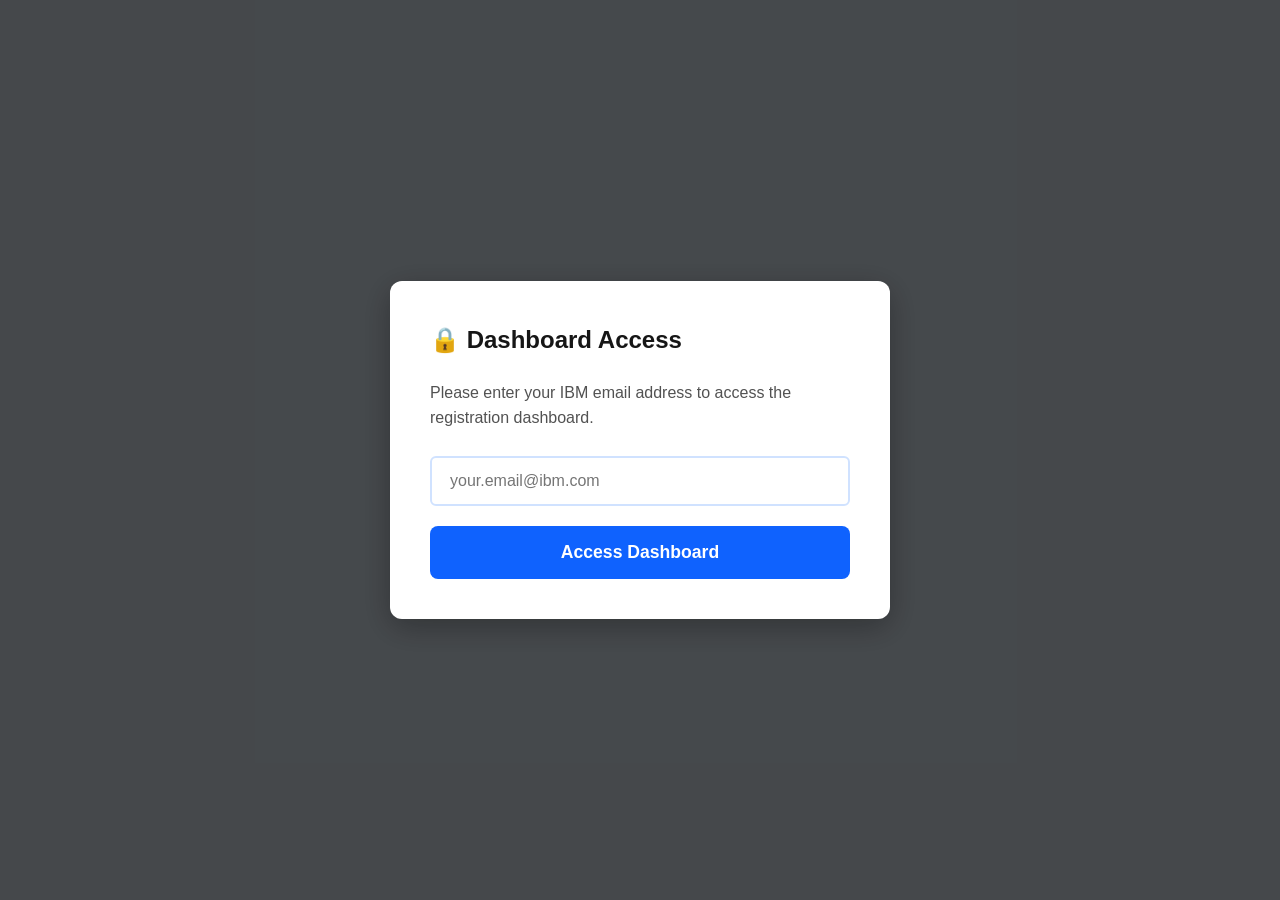
==== dashboard.html @ 3bdefe39 "Add files via upload" ====
<!DOCTYPE html>
<html lang="en">
<head>
    <meta charset="UTF-8">
    <meta name="viewport" content="width=device-width, initial-scale=1.0">
    <title>Registration Dashboard - IBM Bob Developer Day</title>
    <link rel="stylesheet" href="styles.css">
</head>
<body>
    <!-- Authentication Modal -->
    <div id="authModal" class="auth-modal">
        <div class="auth-content">
            <h2>🔒 Dashboard Access</h2>
            <p>Please enter your IBM email address to access the registration dashboard.</p>
            <input type="email" id="authEmail" placeholder="your.email@ibm.com" autocomplete="email">
            <div id="authError" class="auth-error">
                Access denied. Only authorized users can view this dashboard.
            </div>
            <button onclick="authenticate()" class="btn-primary" style="width: 100%;">Access Dashboard</button>
        </div>
    </div>

    <div class="container" id="dashboardContent" style="display: none;">
        <header class="hero">
            <div class="hero-content">
                <h1>IBM Bob Developer Day</h1>
                <p class="hero-subtitle">Registration Dashboard</p>
            </div>
        </header>

        <main style="padding: 60px 40px; background: #e8f4fd;">
            <div class="dashboard-card">
                <div class="dashboard-header">
                    <h2>Event Registrations</h2>
                    <div class="action-buttons">
                        <button onclick="exportToCSV()" class="btn-export">📥 Export to CSV</button>
                        <button onclick="logout()" class="btn-secondary" style="padding: 14px 28px;">🔓 Logout</button>
                        <a href="index.html" class="btn-secondary" style="padding: 14px 28px;">← Back to Event Page</a>
                    </div>
                </div>

                <div class="stats-grid">
                    <div class="stat-card">
                        <h3 id="totalRegistrations">0</h3>
                        <p>Total Registrations</p>
                    </div>
                    <div class="stat-card">
                        <h3 id="uniqueCompanies">0</h3>
                        <p>Unique Companies</p>
                    </div>
                    <div class="stat-card">
                        <h3 id="todayRegistrations">0</h3>
                        <p>Today's Registrations</p>
                    </div>
                </div>

                <div class="table-container">
                    <table id="registrationsTable">
                        <thead>
                            <tr>
                                <th>#</th>
                                <th>Name</th>
                                <th>Email</th>
                                <th>Company</th>
                                <th>Title</th>
                                <th>Registered At</th>
                                <th>Actions</th>
                            </tr>
                        </thead>
                        <tbody id="registrationsBody">
                            <!-- Registrations will be populated here -->
                        </tbody>
                    </table>
                    <div id="emptyState" class="empty-state" style="display: none;">
                        <p>📋 No registrations yet</p>
                        <p style="font-size: 0.9em;">Registrations will appear here once attendees sign up for IBM Bob Developer Day.</p>
                    </div>
                </div>
            </div>
        </main>

        <footer>
            <p>&copy; 2026 IBM Canada Software Lab. All rights reserved.</p>
        </footer>
    </div>

    <script src="dashboard.js"></script>
</body>
</html>
---- styles.css ----
* {
    margin: 0;
    padding: 0;
    box-sizing: border-box;
}

body {
    font-family: 'IBM Plex Sans', 'Segoe UI', Tahoma, Geneva, Verdana, sans-serif;
    background: #e8f4fd;
    color: #161616;
    line-height: 1.6;
}

.container {
    max-width: 1400px;
    margin: 0 auto;
}

/* Sticky Register Button */
.sticky-register {
    position: fixed;
    bottom: 30px;
    right: 30px;
    z-index: 999;
    opacity: 0;
    transform: translateY(100px);
    transition: all 0.3s ease;
}

.sticky-register.visible {
    opacity: 1;
    transform: translateY(0);
}

.btn-sticky {
    display: inline-block;
    padding: 16px 32px;
    background: #0f62fe;
    color: white;
    text-decoration: none;
    border-radius: 50px;
    font-size: 1.1em;
    font-weight: 600;
    box-shadow: 0 8px 24px rgba(15, 98, 254, 0.4);
    transition: all 0.3s;
}

.btn-sticky:hover {
    background: #0043ce;
    transform: translateY(-3px);
    box-shadow: 0 12px 32px rgba(15, 98, 254, 0.5);
}

/* Hero Section */
.hero {
    background: linear-gradient(135deg, #0f62fe 0%, #0043ce 50%, #002d9c 100%);
    padding: 60px 40px 80px;
    text-align: center;
    border-bottom: 4px solid #0f62fe;
    box-shadow: 0 4px 20px rgba(15, 98, 254, 0.2);
}

.ibm-logo {
    width: 120px;
    height: auto;
    margin-bottom: 30px;
    filter: brightness(0) invert(1);
}

.hero-content h1 {
    font-size: 4em;
    font-weight: 600;
    margin-bottom: 20px;
    color: #ffffff;
    text-shadow: 2px 2px 4px rgba(0, 0, 0, 0.2);
}

.hero-subtitle {
    font-size: 1.5em;
    color: #d0e2ff;
    margin-bottom: 40px;
}

/* Countdown Timer */
.countdown-container {
    margin: 40px 0;
}

.countdown-label {
    color: #d0e2ff;
    font-size: 1.2em;
    margin-bottom: 20px;
    font-weight: 500;
}

.countdown {
    display: flex;
    justify-content: center;
    gap: 30px;
    flex-wrap: wrap;
}

.countdown-item {
    background: rgba(255, 255, 255, 0.15);
    backdrop-filter: blur(10px);
    padding: 20px 30px;
    border-radius: 12px;
    min-width: 100px;
    border: 2px solid rgba(255, 255, 255, 0.2);
}

.countdown-value {
    display: block;
    font-size: 3em;
    font-weight: 700;
    color: #ffffff;
    line-height: 1;
}

.countdown-unit {
    display: block;
    font-size: 0.9em;
    color: #d0e2ff;
    margin-top: 8px;
    text-transform: uppercase;
    letter-spacing: 1px;
}

.hero-details {
    display: flex;
    justify-content: center;
    gap: 50px;
    margin: 40px 0;
    flex-wrap: wrap;
}

.detail-item {
    display: flex;
    flex-direction: column;
    align-items: center;
    gap: 8px;
}

.detail-item .icon {
    font-size: 2em;
}

/* Custom Date Icon */
.date-icon {
    background: #ffffff;
    border-radius: 8px;
    padding: 8px 12px;
    text-align: center;
    box-shadow: 0 4px 12px rgba(0, 0, 0, 0.2);
    min-width: 70px;
}

.date-month {
    font-size: 0.8em;
    font-weight: 700;
    color: #da1e28;
    letter-spacing: 1px;
    line-height: 1;
}

.date-day {
    font-size: 2em;
    font-weight: 700;
    color: #161616;
    line-height: 1;
    margin-top: 2px;
}

.detail-item strong {
    font-size: 1.2em;
    color: #ffffff;
}

.detail-item span {
    color: #d0e2ff;
    font-size: 0.95em;
}

.btn-hero {
    display: inline-block;
    padding: 18px 50px;
    background: #ffffff;
    color: #0f62fe;
    text-decoration: none;
    border-radius: 8px;
    font-size: 1.2em;
    font-weight: 600;
    transition: all 0.3s;
    box-shadow: 0 4px 15px rgba(255, 255, 255, 0.3);
}

.btn-hero:hover {
    background: #f4f4f4;
    transform: translateY(-2px);
    box-shadow: 0 6px 20px rgba(255, 255, 255, 0.4);
}

/* Event Highlights Section */
.highlights-section {
    background: #ffffff;
    padding: 80px 40px;
}

.highlights-grid {
    display: grid;
    grid-template-columns: repeat(auto-fit, minmax(300px, 1fr));
    gap: 30px;
    max-width: 1200px;
    margin: 0 auto;
}

.highlight-card {
    background: #f4f4f4;
    padding: 35px;
    border-radius: 12px;
    text-align: center;
    transition: all 0.3s;
    border: 2px solid transparent;
}

.highlight-card:hover {
    transform: translateY(-5px);
    box-shadow: 0 8px 24px rgba(15, 98, 254, 0.15);
    border-color: #0f62fe;
    background: #ffffff;
}

.highlight-icon {
    font-size: 3em;
    margin-bottom: 20px;
}

.highlight-card h3 {
    font-size: 1.4em;
    color: #161616;
    margin-bottom: 15px;
    font-weight: 600;
}

.highlight-card p {
    color: #525252;
    line-height: 1.6;
}

/* Info Banner */
.info-banner {
    background: #ffffff;
    border-left: 4px solid #0f62fe;
    padding: 25px 40px;
    margin: 0;
    box-shadow: 0 2px 8px rgba(0, 0, 0, 0.1);
}

.banner-content {
    display: flex;
    align-items: center;
    gap: 20px;
    max-width: 1200px;
    margin: 0 auto;
}

.banner-icon {
    font-size: 2em;
}

.banner-content strong {
    color: #0f62fe;
}

/* Section Styling */
section {
    padding: 60px 40px;
}

.section-title {
    font-size: 2.5em;
    margin-bottom: 40px;
    color: #161616;
    text-align: center;
    font-weight: 600;
}

/* Agenda Timeline */
.agenda-section {
    background: #f4f4f4;
}

.agenda-timeline {
    max-width: 1200px;
    margin: 0 auto;
}

.agenda-item {
    display: grid;
    grid-template-columns: 100px 1fr;
    gap: 30px;
    padding: 25px;
    margin-bottom: 15px;
    background: #ffffff;
    border-radius: 8px;
    border-left: 4px solid #8d8d8d;
    transition: all 0.3s;
    box-shadow: 0 2px 8px rgba(0, 0, 0, 0.05);
}

.agenda-item:hover {
    box-shadow: 0 4px 16px rgba(0, 0, 0, 0.1);
    transform: translateX(5px);
}

.agenda-item.keynote {
    border-left-color: #0f62fe;
}

.agenda-item.live {
    border-left-color: #da1e28;
}

.agenda-item.hands-on {
    border-left-color: #24a148;
}

.agenda-item.panel {
    border-left-color: #ff832b;
}

.agenda-item.break {
    border-left-color: #8d8d8d;
    opacity: 0.9;
}

.agenda-item .time {
    font-size: 1.5em;
    font-weight: 700;
    color: #0f62fe;
}

.agenda-item h3 {
    font-size: 1.4em;
    color: #161616;
    margin-bottom: 8px;
    font-weight: 600;
}

.agenda-item .badge {
    color: #0f62fe;
    font-size: 0.8em;
}

.agenda-item .duration {
    color: #525252;
    font-size: 0.85em;
    margin-bottom: 8px;
    text-transform: uppercase;
    letter-spacing: 1px;
    font-weight: 600;
}

.agenda-item .description {
    color: #525252;
    line-height: 1.6;
}

/* Tracks Section */
.tracks-section {
    background: #ffffff;
}

.tracks-grid {
    display: grid;
    grid-template-columns: repeat(auto-fit, minmax(280px, 1fr));
    gap: 30px;
    max-width: 1200px;
    margin: 0 auto;
}

.track-card {
    background: #f4f4f4;
    padding: 30px;
    border-radius: 8px;
    border: 2px solid #0f62fe;
    transition: all 0.3s;
    box-shadow: 0 2px 8px rgba(0, 0, 0, 0.05);
}

.track-card:hover {
    transform: translateY(-5px);
    box-shadow: 0 8px 24px rgba(15, 98, 254, 0.2);
    background: #ffffff;
}

.track-header {
    color: #0f62fe;
    font-weight: 700;
    font-size: 0.9em;
    letter-spacing: 2px;
    margin-bottom: 15px;
}

.track-card h3 {
    font-size: 1.4em;
    color: #161616;
    margin-bottom: 15px;
    font-weight: 600;
}

.track-card p {
    color: #525252;
    line-height: 1.6;
}

/* Info Section (What to Bring) */
.info-section {
    background: #f4f4f4;
}

.info-content {
    display: grid;
    grid-template-columns: repeat(auto-fit, minmax(300px, 1fr));
    gap: 30px;
    max-width: 1200px;
    margin: 0 auto;
}

.info-card {
    background: #ffffff;
    padding: 35px;
    border-radius: 12px;
    text-align: center;
    border: 2px solid #d0e2ff;
    transition: all 0.3s;
}

.info-card:hover {
    transform: translateY(-5px);
    box-shadow: 0 8px 24px rgba(15, 98, 254, 0.15);
    border-color: #0f62fe;
}

.info-icon {
    font-size: 3em;
    margin-bottom: 20px;
}

.info-card h3 {
    font-size: 1.3em;
    color: #161616;
    margin-bottom: 15px;
    font-weight: 600;
}

.info-card p {
    color: #525252;
    line-height: 1.6;
}

/* FAQ Section */
.faq-section {
    background: #ffffff;
}

.faq-container {
    max-width: 900px;
    margin: 0 auto;
}

.faq-item {
    background: #f4f4f4;
    padding: 30px;
    margin-bottom: 20px;
    border-radius: 12px;
    border-left: 4px solid #0f62fe;
    transition: all 0.3s;
}

.faq-item:hover {
    box-shadow: 0 4px 16px rgba(15, 98, 254, 0.1);
    transform: translateX(5px);
}

.faq-item h3 {
    font-size: 1.3em;
    color: #161616;
    margin-bottom: 12px;
    font-weight: 600;
}

.faq-item p {
    color: #525252;
    line-height: 1.7;
}

/* Contact Section */
.contact-section {
    background: #f4f4f4;
}

.contact-card {
    max-width: 600px;
    margin: 0 auto;
    background: #ffffff;
    padding: 50px;
    border-radius: 12px;
    text-align: center;
    border: 2px solid #0f62fe;
    box-shadow: 0 4px 16px rgba(15, 98, 254, 0.1);
}

.contact-icon {
    font-size: 4em;
    margin-bottom: 20px;
}

.contact-card h3 {
    font-size: 1.8em;
    color: #161616;
    margin-bottom: 15px;
    font-weight: 600;
}

.contact-card p {
    color: #525252;
    line-height: 1.7;
    margin-bottom: 15px;
}

.contact-info {
    margin-top: 25px;
    padding-top: 25px;
    border-top: 2px solid #e0e0e0;
}

.contact-info strong {
    color: #161616;
    font-size: 1.2em;
}

.contact-info a {
    color: #0f62fe;
    text-decoration: none;
    font-weight: 600;
}

.contact-info a:hover {
    text-decoration: underline;
}

/* Registration Section */
.registration-section {
    background: #e8f4fd;
}

.registration-card {
    max-width: 900px;
    margin: 0 auto;
    background: #ffffff;
    border-radius: 12px;
    padding: 50px;
    box-shadow: 0 8px 32px rgba(0, 0, 0, 0.1);
    border: 1px solid #d0e2ff;
}

.registration-card h2 {
    font-size: 2.5em;
    color: #161616;
    margin-bottom: 15px;
    text-align: center;
    font-weight: 600;
}

.description {
    color: #525252;
    margin-bottom: 40px;
    text-align: center;
    font-size: 1.1em;
}

.form-row {
    display: grid;
    grid-template-columns: 1fr 1fr;
    gap: 25px;
    margin-bottom: 25px;
}

@media (max-width: 768px) {
    .form-row {
        grid-template-columns: 1fr;
    }
    
    .hero-details {
        flex-direction: column;
        gap: 30px;
    }
    
    .agenda-item {
        grid-template-columns: 1fr;
        gap: 15px;
    }
    
    .hero-content h1 {
        font-size: 2.5em;
    }
    
    .countdown {
        gap: 15px;
    }
    
    .countdown-item {
        min-width: 80px;
        padding: 15px 20px;
    }
    
    .countdown-value {
        font-size: 2em;
    }
    
    .sticky-register {
        bottom: 20px;
        right: 20px;
    }
    
    .btn-sticky {
        padding: 14px 28px;
        font-size: 1em;
    }
}

.form-group {
    display: flex;
    flex-direction: column;
}

.form-group label {
    color: #161616;
    font-weight: 600;
    margin-bottom: 10px;
    font-size: 0.95em;
}

.form-group input {
    padding: 14px 18px;
    border: 2px solid #d0e2ff;
    border-radius: 6px;
    font-size: 1em;
    background: #ffffff;
    color: #161616;
    transition: all 0.3s;
}

.form-group input:focus {
    outline: none;
    border-color: #0f62fe;
    box-shadow: 0 0 0 3px rgba(15, 98, 254, 0.1);
}

.form-group input::placeholder {
    color: #8d8d8d;
}

.form-actions {
    display: flex;
    gap: 20px;
    margin-top: 40px;
}

.btn-primary, .btn-secondary {
    padding: 16px 35px;
    border: none;
    border-radius: 8px;
    font-size: 1.1em;
    font-weight: 600;
    cursor: pointer;
    transition: all 0.3s;
    text-decoration: none;
    display: inline-block;
    text-align: center;
}

.btn-primary {
    background: #0f62fe;
    color: white;
    flex: 1;
}

.btn-primary:hover {
    background: #0043ce;
    transform: translateY(-2px);
    box-shadow: 0 6px 20px rgba(15, 98, 254, 0.3);
}

.btn-secondary {
    background: #f4f4f4;
    color: #161616;
    border: 2px solid #d0e2ff;
}

.btn-secondary:hover {
    background: #e8f4fd;
    border-color: #0f62fe;
}

.success-message {
    background: #defbe6;
    border: 2px solid #24a148;
    color: #0e6027;
    padding: 20px;
    border-radius: 8px;
    margin-top: 25px;
    text-align: center;
}

.error-message {
    background: #fff1f1;
    border: 2px solid #da1e28;
    color: #750e13;
    padding: 20px;
    border-radius: 8px;
    margin-top: 25px;
    text-align: center;
}

/* Footer */
footer {
    background: #ffffff;
    padding: 30px 40px;
    text-align: center;
    border-top: 2px solid #0f62fe;
    box-shadow: 0 -2px 8px rgba(0, 0, 0, 0.05);
}

footer p {
    color: #525252;
}

/* Bob Credit */
.bob-credit {
    margin-top: 20px;
    padding-top: 20px;
    border-top: 2px solid #d0e2ff;
}

.bob-credit p {
    color: #0f62fe;
    font-size: 1.1em;
    font-style: italic;
}

.bob-credit strong {
    color: #0043ce;
    font-weight: 700;
    font-size: 1.2em;
}

/* Dashboard Styles */
.dashboard-header {
    display: flex;
    justify-content: space-between;
    align-items: center;
    margin-bottom: 30px;
    flex-wrap: wrap;
    gap: 20px;
}

.dashboard-card {
    background: #ffffff;
    border-radius: 12px;
    padding: 50px;
    box-shadow: 0 8px 32px rgba(0, 0, 0, 0.1);
    border: 1px solid #d0e2ff;
}

.dashboard-card h2 {
    color: #161616;
    font-size: 2.5em;
    font-weight: 600;
}

.stats-grid {
    display: grid;
    grid-template-columns: repeat(auto-fit, minmax(250px, 1fr));
    gap: 25px;
    margin-bottom: 40px;
}

.stat-card {
    background: linear-gradient(135deg, #0f62fe 0%, #0043ce 100%);
    color: white;
    padding: 35px;
    border-radius: 12px;
    text-align: center;
    border: 2px solid #0f62fe;
    box-shadow: 0 4px 16px rgba(15, 98, 254, 0.2);
}

.stat-card h3 {
    font-size: 3em;
    margin-bottom: 10px;
    font-weight: 600;
}

.stat-card p {
    font-size: 1.1em;
    opacity: 0.95;
}

.table-container {
    overflow-x: auto;
}

table {
    width: 100%;
    border-collapse: collapse;
    margin-top: 20px;
}

thead {
    background: #f4f4f4;
}

th, td {
    padding: 18px;
    text-align: left;
    border-bottom: 1px solid #e0e0e0;
}

th {
    font-weight: 600;
    color: #0f62fe;
    text-transform: uppercase;
    font-size: 0.9em;
    letter-spacing: 1px;
}

td {
    color: #161616;
}

tbody tr:hover {
    background: #f4f4f4;
}

.action-buttons {
    display: flex;
    gap: 10px;
}

.btn-small {
    padding: 8px 16px;
    border: none;
    border-radius: 6px;
    font-size: 0.9em;
    cursor: pointer;
    transition: all 0.3s;
    font-weight: 600;
}

.btn-delete {
    background: #da1e28;
    color: white;
}

.btn-delete:hover {
    background: #ba1b23;
}

.btn-export {
    background: #24a148;
    color: white;
    padding: 14px 28px;
    border: none;
    border-radius: 8px;
    font-size: 1em;
    font-weight: 600;
    cursor: pointer;
    transition: all 0.3s;
}

.btn-export:hover {
    background: #198038;
    transform: translateY(-2px);
}

.empty-state {
    text-align: center;
    padding: 80px 20px;
    color: #8d8d8d;
}

.empty-state p {
    font-size: 1.3em;
    margin-bottom: 15px;
}

/* Authentication Modal */
.auth-modal {
    position: fixed;
    top: 0;
    left: 0;
    width: 100%;
    height: 100%;
    background: rgba(0, 0, 0, 0.7);
    display: flex;
    justify-content: center;
    align-items: center;
    z-index: 1000;
}

.auth-content {
    background: #ffffff;
    padding: 40px;
    border-radius: 12px;
    max-width: 500px;
    width: 90%;
    box-shadow: 0 8px 32px rgba(0, 0, 0, 0.3);
}

.auth-content h2 {
    color: #161616;
    margin-bottom: 20px;
    font-weight: 600;
}

.auth-content p {
    color: #525252;
    margin-bottom: 25px;
}

.auth-content input {
    width: 100%;
    padding: 14px 18px;
    border: 2px solid #d0e2ff;
    border-radius: 6px;
    font-size: 1em;
    margin-bottom: 20px;
}

.auth-content input:focus {
    outline: none;
    border-color: #0f62fe;
}

.auth-error {
    background: #fff1f1;
    border: 2px solid #da1e28;
    color: #750e13;
    padding: 12px;
    border-radius: 6px;
    margin-bottom: 20px;
    display: none;
}

/* Made with Bob */
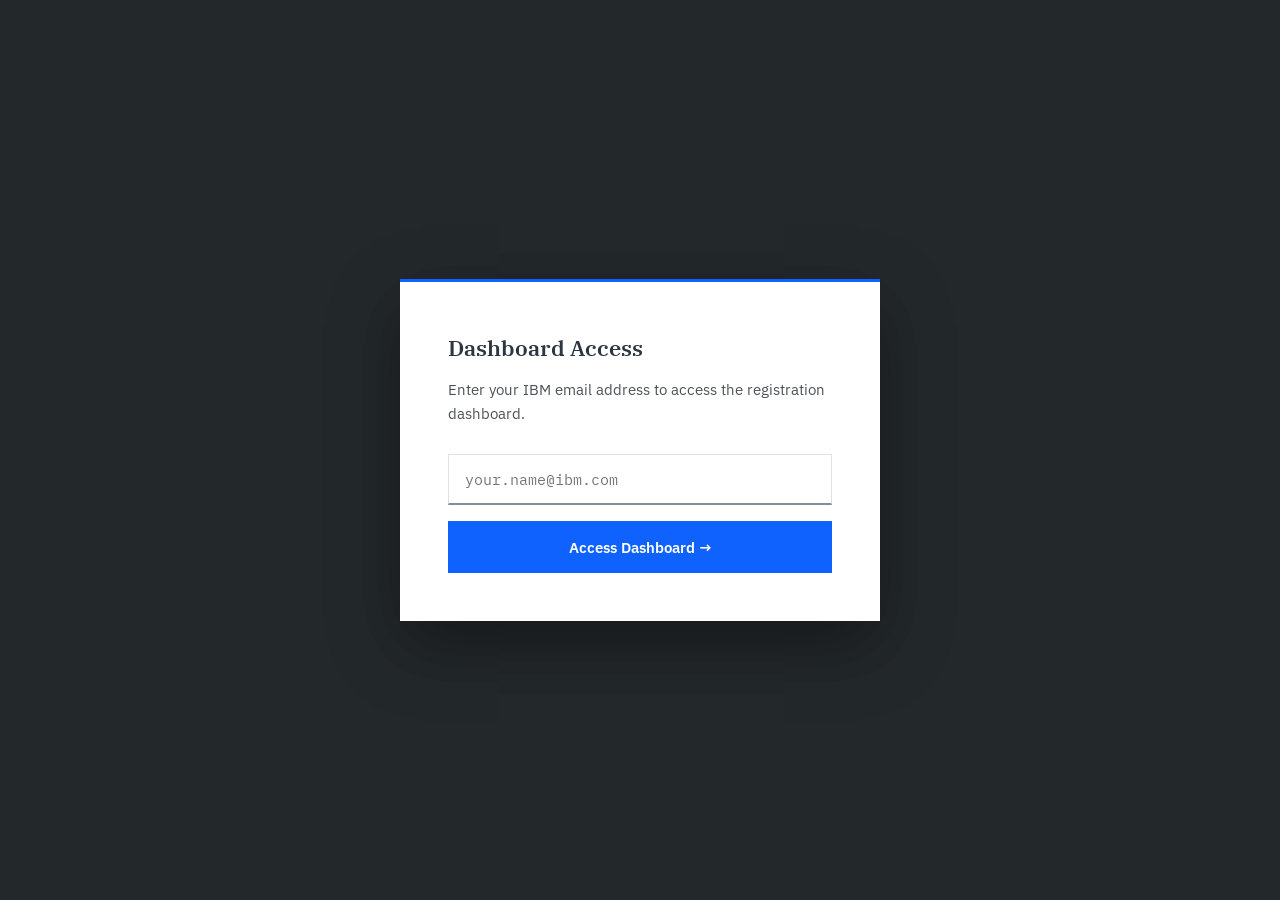
==== commit bb0b5c7a: "Add files via upload" ====
--- a/dashboard.html
+++ b/dashboard.html
@@ -3,57 +3,203 @@
 <head>
     <meta charset="UTF-8">
     <meta name="viewport" content="width=device-width, initial-scale=1.0">
-    <title>Registration Dashboard - IBM Bob Developer Day</title>
+    <title>Registration Dashboard — IBM Bob Developer Day</title>
+    <link rel="preconnect" href="https://fonts.googleapis.com">
+    <link rel="preconnect" href="https://fonts.gstatic.com" crossorigin>
+    <link href="https://fonts.googleapis.com/css2?family=IBM+Plex+Mono:wght@400;600&family=IBM+Plex+Sans:wght@300;400;600;700&family=IBM+Plex+Serif:wght@300;400;600&display=swap" rel="stylesheet">
     <link rel="stylesheet" href="styles.css">
+    <style>
+        /* Dashboard-specific overrides */
+        body { background: #f2f4f8; }
+        .dash-wrapper {
+            min-height: 100vh;
+            display: flex;
+            flex-direction: column;
+        }
+        .dash-topbar {
+            background: #2d3540;
+            padding: 0 40px;
+            height: 56px;
+            display: flex;
+            align-items: center;
+            justify-content: space-between;
+            border-bottom: 1px solid rgba(255,255,255,0.06);
+        }
+        .dash-topbar-left {
+            display: flex;
+            align-items: center;
+            gap: 24px;
+        }
+        .dash-topbar img {
+            width: 48px;
+            filter: brightness(0) invert(1);
+            opacity: 0.8;
+        }
+        .dash-topbar-title {
+            font-family: 'IBM Plex Mono', monospace;
+            font-size: 0.75rem;
+            color: rgba(255,255,255,0.35);
+            letter-spacing: 0.1em;
+            text-transform: uppercase;
+        }
+        .dash-topbar-actions {
+            display: flex;
+            align-items: center;
+            gap: 12px;
+        }
+        .dash-main {
+            flex: 1;
+            padding: 48px 40px;
+            max-width: 1400px;
+            margin: 0 auto;
+            width: 100%;
+        }
+        .dash-page-header {
+            margin-bottom: 40px;
+            display: flex;
+            align-items: flex-start;
+            justify-content: space-between;
+            flex-wrap: wrap;
+            gap: 20px;
+        }
+        .dash-page-header h1 {
+            font-family: 'IBM Plex Serif', Georgia, serif;
+            font-size: 2rem;
+            font-weight: 300;
+            color: #121619;
+            letter-spacing: -0.01em;
+        }
+        .dash-page-header .sub {
+            font-family: 'IBM Plex Mono', monospace;
+            font-size: 0.72rem;
+            color: #878d96;
+            letter-spacing: 0.08em;
+            margin-top: 6px;
+            text-transform: uppercase;
+        }
+        .dash-actions {
+            display: flex;
+            gap: 10px;
+            align-items: center;
+        }
+        .dash-card {
+            background: #ffffff;
+            border: 1px solid #dde1e6;
+        }
+        .dash-card-inner {
+            padding: 40px;
+        }
+        .dash-footer {
+            padding: 24px 40px;
+            background: #2d3540;
+            border-top: 1px solid rgba(255,255,255,0.06);
+            font-family: 'IBM Plex Mono', monospace;
+            font-size: 0.72rem;
+            color: rgba(255,255,255,0.2);
+        }
+        /* Override stats grid for dashboard */
+        .stats-grid {
+            margin-bottom: 40px;
+            border: none;
+            background: none;
+        }
+        .stats-grid {
+            display: grid;
+            grid-template-columns: repeat(3, 1fr);
+            gap: 16px;
+        }
+        .stat-card {
+            border: 1px solid #dde1e6;
+            background: #ffffff;
+            padding: 32px;
+            text-align: left;
+        }
+        .stat-card h3 {
+            font-family: 'IBM Plex Mono', monospace;
+            font-size: 2.5rem;
+            font-weight: 600;
+            color: #0f62fe;
+            margin-bottom: 8px;
+        }
+        .stat-card p {
+            font-family: 'IBM Plex Mono', monospace;
+            font-size: 0.7rem;
+            color: #878d96;
+            text-transform: uppercase;
+            letter-spacing: 0.1em;
+        }
+        .stat-accent {
+            display: block;
+            width: 32px;
+            height: 3px;
+            background: #0f62fe;
+            margin-bottom: 20px;
+        }
+    </style>
 </head>
 <body>
-    <!-- Authentication Modal -->
+
+    <!-- Auth Modal -->
     <div id="authModal" class="auth-modal">
         <div class="auth-content">
-            <h2>🔒 Dashboard Access</h2>
-            <p>Please enter your IBM email address to access the registration dashboard.</p>
-            <input type="email" id="authEmail" placeholder="your.email@ibm.com" autocomplete="email">
+            <h2>Dashboard Access</h2>
+            <p>Enter your IBM email address to access the registration dashboard.</p>
+            <input type="email" id="authEmail" placeholder="your.name@ibm.com" autocomplete="email">
             <div id="authError" class="auth-error">
                 Access denied. Only authorized users can view this dashboard.
             </div>
-            <button onclick="authenticate()" class="btn-primary" style="width: 100%;">Access Dashboard</button>
+            <button onclick="authenticate()" class="btn-primary" style="width:100%; padding: 16px; font-size: 0.95rem;">Access Dashboard →</button>
         </div>
     </div>
 
-    <div class="container" id="dashboardContent" style="display: none;">
-        <header class="hero">
-            <div class="hero-content">
-                <h1>IBM Bob Developer Day</h1>
-                <p class="hero-subtitle">Registration Dashboard</p>
-            </div>
-        </header>
-
-        <main style="padding: 60px 40px; background: #e8f4fd;">
-            <div class="dashboard-card">
-                <div class="dashboard-header">
-                    <h2>Event Registrations</h2>
-                    <div class="action-buttons">
-                        <button onclick="exportToCSV()" class="btn-export">📥 Export to CSV</button>
-                        <button onclick="logout()" class="btn-secondary" style="padding: 14px 28px;">🔓 Logout</button>
-                        <a href="index.html" class="btn-secondary" style="padding: 14px 28px;">← Back to Event Page</a>
-                    </div>
-                </div>
-
-                <div class="stats-grid">
-                    <div class="stat-card">
-                        <h3 id="totalRegistrations">0</h3>
-                        <p>Total Registrations</p>
-                    </div>
-                    <div class="stat-card">
-                        <h3 id="uniqueCompanies">0</h3>
-                        <p>Unique Companies</p>
-                    </div>
-                    <div class="stat-card">
-                        <h3 id="todayRegistrations">0</h3>
-                        <p>Today's Registrations</p>
-                    </div>
-                </div>
-
+    <div class="dash-wrapper" id="dashboardContent" style="display:none;">
+
+        <!-- Top Bar -->
+        <div class="dash-topbar">
+            <div class="dash-topbar-left">
+                <img src="ibm-logo.svg" alt="IBM">
+                <span class="dash-topbar-title">Bob Developer Day · Registration Dashboard</span>
+            </div>
+            <div class="dash-topbar-actions">
+                <a href="index.html" class="btn-secondary" style="padding:8px 16px; font-size:0.85rem;">← Event Page</a>
+                <button onclick="logout()" class="btn-secondary" style="padding:8px 16px; font-size:0.85rem; border:none; cursor:pointer;">Logout</button>
+            </div>
+        </div>
+
+        <div class="dash-main">
+
+            <!-- Page Header -->
+            <div class="dash-page-header">
+                <div>
+                    <h1>Event Registrations</h1>
+                    <p class="sub">IBM Bob Developer Day · June 15, 2026 · IBM Lab Markham</p>
+                </div>
+                <div class="dash-actions">
+                    <button onclick="exportToCSV()" class="btn-export">↓ Export CSV</button>
+                </div>
+            </div>
+
+            <!-- Stats -->
+            <div class="stats-grid">
+                <div class="stat-card">
+                    <span class="stat-accent"></span>
+                    <h3 id="totalRegistrations">0</h3>
+                    <p>Total Registrations</p>
+                </div>
+                <div class="stat-card">
+                    <span class="stat-accent"></span>
+                    <h3 id="uniqueCompanies">0</h3>
+                    <p>Unique Companies</p>
+                </div>
+                <div class="stat-card">
+                    <span class="stat-accent"></span>
+                    <h3 id="todayRegistrations">0</h3>
+                    <p>Today's Registrations</p>
+                </div>
+            </div>
+
+            <!-- Table -->
+            <div class="dash-card">
                 <div class="table-container">
                     <table id="registrationsTable">
                         <thead>
@@ -67,23 +213,23 @@
                                 <th>Actions</th>
                             </tr>
                         </thead>
-                        <tbody id="registrationsBody">
-                            <!-- Registrations will be populated here -->
-                        </tbody>
+                        <tbody id="registrationsBody"></tbody>
                     </table>
-                    <div id="emptyState" class="empty-state" style="display: none;">
-                        <p>📋 No registrations yet</p>
-                        <p style="font-size: 0.9em;">Registrations will appear here once attendees sign up for IBM Bob Developer Day.</p>
+                    <div id="emptyState" class="empty-state" style="display:none;">
+                        <p>NO REGISTRATIONS YET</p>
+                        <p style="font-size:0.85rem; margin-top:8px;">Registrations will appear here once attendees sign up.</p>
                     </div>
                 </div>
             </div>
-        </main>
-
-        <footer>
-            <p>&copy; 2026 IBM Canada Software Lab. All rights reserved.</p>
-        </footer>
+
+        </div>
+
+        <div class="dash-footer">
+            © 2026 IBM Canada Software Lab · Dashboard v1.0
+        </div>
+
     </div>
 
     <script src="dashboard.js"></script>
 </body>
-</html>+</html>
--- a/styles.css
+++ b/styles.css
@@ -1,957 +1,1359 @@
-* {
-    margin: 0;
-    padding: 0;
-    box-sizing: border-box;
-}
+/* ============================================================
+   IBM BOB DEVELOPER DAY — styles.css
+   Design: IBM Carbon-influenced, editorial precision
+   ============================================================ */
+
+:root {
+    --ibm-blue:     #0f62fe;
+    --ibm-blue-dk:  #0043ce;
+    --ibm-blue-dkr: #001d6c;
+    --ibm-red:      #da1e28;
+    --ibm-green:    #24a148;
+    --ibm-cool-90:  #2d3540;
+    --ibm-cool-80:  #3d4a57;
+    --ibm-cool-70:  #4e5d6c;
+    --ibm-cool-60:  #4d5358;
+    --ibm-cool-40:  #878d96;
+    --ibm-cool-20:  #dde1e6;
+    --ibm-cool-10:  #f2f4f8;
+    --ibm-white:    #ffffff;
+    --ibm-bg:       #f2f4f8;
+
+    --font-sans:  'IBM Plex Sans', system-ui, sans-serif;
+    --font-mono:  'IBM Plex Mono', monospace;
+    --font-serif: 'IBM Plex Serif', Georgia, serif;
+
+    --max-w: 1200px;
+    --section-pad: 100px 0;
+    --radius: 2px;
+    --transition: 0.22s ease;
+}
+
+/* ===================== RESET ===================== */
+*, *::before, *::after { box-sizing: border-box; margin: 0; padding: 0; }
+
+html { scroll-behavior: smooth; }
 
 body {
-    font-family: 'IBM Plex Sans', 'Segoe UI', Tahoma, Geneva, Verdana, sans-serif;
-    background: #e8f4fd;
-    color: #161616;
+    font-family: var(--font-sans);
+    background: var(--ibm-bg);
+    color: var(--ibm-cool-90);
     line-height: 1.6;
-}
-
-.container {
-    max-width: 1400px;
+    -webkit-font-smoothing: antialiased;
+}
+
+/* ===================== TOP NAV ===================== */
+.topnav {
+    position: fixed;
+    top: 0;
+    left: 0;
+    right: 0;
+    z-index: 100;
+    background: rgba(18, 22, 25, 0.92);
+    backdrop-filter: blur(12px);
+    border-bottom: 1px solid rgba(255,255,255,0.06);
+}
+
+.topnav-inner {
+    max-width: var(--max-w);
     margin: 0 auto;
-}
-
-/* Sticky Register Button */
+    padding: 0 40px;
+    height: 56px;
+    display: flex;
+    align-items: center;
+    justify-content: space-between;
+}
+
+.nav-logo {
+    width: 56px;
+    height: auto;
+    filter: brightness(0) invert(1);
+    opacity: 0.9;
+}
+
+.nav-links {
+    display: flex;
+    align-items: center;
+    gap: 32px;
+}
+
+.nav-links a {
+    color: rgba(255,255,255,0.65);
+    text-decoration: none;
+    font-size: 0.875rem;
+    font-weight: 400;
+    letter-spacing: 0.02em;
+    transition: color var(--transition);
+}
+
+.nav-links a:hover { color: var(--ibm-white); }
+
+.nav-links .nav-cta {
+    background: var(--ibm-blue);
+    color: var(--ibm-white);
+    padding: 8px 20px;
+    font-weight: 600;
+    opacity: 1;
+}
+
+.nav-links .nav-cta:hover {
+    background: var(--ibm-blue-dk);
+    color: var(--ibm-white);
+}
+
+/* ===================== STICKY BUTTON ===================== */
 .sticky-register {
     position: fixed;
-    bottom: 30px;
-    right: 30px;
-    z-index: 999;
+    bottom: 32px;
+    right: 32px;
+    z-index: 90;
     opacity: 0;
-    transform: translateY(100px);
+    transform: translateY(16px);
+    pointer-events: none;
     transition: all 0.3s ease;
 }
 
 .sticky-register.visible {
     opacity: 1;
     transform: translateY(0);
+    pointer-events: auto;
 }
 
 .btn-sticky {
     display: inline-block;
-    padding: 16px 32px;
-    background: #0f62fe;
-    color: white;
+    padding: 14px 28px;
+    background: var(--ibm-blue);
+    color: var(--ibm-white);
     text-decoration: none;
-    border-radius: 50px;
-    font-size: 1.1em;
-    font-weight: 600;
-    box-shadow: 0 8px 24px rgba(15, 98, 254, 0.4);
-    transition: all 0.3s;
+    font-size: 0.9rem;
+    font-weight: 600;
+    letter-spacing: 0.02em;
+    box-shadow: 0 4px 24px rgba(15, 98, 254, 0.45);
+    transition: all var(--transition);
 }
 
 .btn-sticky:hover {
-    background: #0043ce;
-    transform: translateY(-3px);
-    box-shadow: 0 12px 32px rgba(15, 98, 254, 0.5);
-}
-
-/* Hero Section */
+    background: var(--ibm-blue-dk);
+    box-shadow: 0 6px 32px rgba(15, 98, 254, 0.55);
+    transform: translateY(-2px);
+}
+
+/* ===================== SECTION INNER ===================== */
+.section-inner {
+    max-width: var(--max-w);
+    margin: 0 auto;
+    padding: 0 40px;
+}
+
+.section-header {
+    margin-bottom: 64px;
+}
+
+.section-header-light { /* for dark bg */ }
+
+.section-kicker {
+    display: inline-block;
+    font-family: var(--font-mono);
+    font-size: 0.75rem;
+    font-weight: 600;
+    color: var(--ibm-blue);
+    letter-spacing: 0.12em;
+    text-transform: uppercase;
+    margin-bottom: 16px;
+    position: relative;
+    padding-left: 20px;
+}
+
+.section-kicker::before {
+    content: '';
+    position: absolute;
+    left: 0;
+    top: 50%;
+    transform: translateY(-50%);
+    width: 12px;
+    height: 2px;
+    background: var(--ibm-blue);
+}
+
+.section-kicker-light {
+    color: rgba(255,255,255,0.5);
+}
+
+.section-kicker-light::before {
+    background: rgba(255,255,255,0.5);
+}
+
+.section-title {
+    font-family: var(--font-serif);
+    font-size: clamp(2rem, 4vw, 3rem);
+    font-weight: 300;
+    line-height: 1.15;
+    color: var(--ibm-cool-90);
+    letter-spacing: -0.01em;
+}
+
+.section-title-light { color: var(--ibm-white); }
+
+/* ===================== HERO ===================== */
 .hero {
-    background: linear-gradient(135deg, #0f62fe 0%, #0043ce 50%, #002d9c 100%);
-    padding: 60px 40px 80px;
+    position: relative;
+    background: var(--ibm-cool-90);
+    min-height: 100vh;
+    display: flex;
+    align-items: center;
+    padding: 120px 40px 80px;
+    overflow: hidden;
+}
+
+.hero-bg-grid {
+    position: absolute;
+    inset: 0;
+    background-image:
+        linear-gradient(rgba(15, 98, 254, 0.06) 1px, transparent 1px),
+        linear-gradient(90deg, rgba(15, 98, 254, 0.06) 1px, transparent 1px);
+    background-size: 64px 64px;
+    mask-image: radial-gradient(ellipse 80% 80% at 50% 50%, black 30%, transparent 100%);
+}
+
+.hero::before {
+    content: '';
+    position: absolute;
+    top: -200px;
+    left: -200px;
+    width: 700px;
+    height: 700px;
+    background: radial-gradient(circle, rgba(15,98,254,0.15) 0%, transparent 70%);
+    pointer-events: none;
+}
+
+.hero::after {
+    content: '';
+    position: absolute;
+    bottom: -100px;
+    right: -100px;
+    width: 500px;
+    height: 500px;
+    background: radial-gradient(circle, rgba(0,67,206,0.1) 0%, transparent 70%);
+    pointer-events: none;
+}
+
+.hero-inner {
+    position: relative;
+    z-index: 2;
+    max-width: var(--max-w);
+    margin: 0 auto;
+    width: 100%;
+}
+
+.hero-eyebrow {
+    display: flex;
+    align-items: center;
+    gap: 16px;
+    margin-bottom: 32px;
+    animation: fadeUp 0.8s ease both;
+}
+
+.eyebrow-tag {
+    font-family: var(--font-mono);
+    font-size: 0.75rem;
+    font-weight: 600;
+    color: var(--ibm-blue);
+    letter-spacing: 0.1em;
+    text-transform: uppercase;
+    background: rgba(15, 98, 254, 0.12);
+    border: 1px solid rgba(15, 98, 254, 0.3);
+    padding: 5px 12px;
+}
+
+.eyebrow-divider { color: rgba(255,255,255,0.2); }
+
+.eyebrow-date {
+    font-family: var(--font-mono);
+    font-size: 0.75rem;
+    color: rgba(255,255,255,0.4);
+    letter-spacing: 0.08em;
+}
+
+.hero-title {
+    font-family: var(--font-serif);
+    font-size: clamp(3.5rem, 8vw, 7rem);
+    font-weight: 300;
+    color: var(--ibm-white);
+    line-height: 1.0;
+    letter-spacing: -0.02em;
+    margin-bottom: 28px;
+    animation: fadeUp 0.8s 0.1s ease both;
+}
+
+.hero-title-accent {
+    color: var(--ibm-blue);
+    font-style: italic;
+}
+
+.hero-subtitle {
+    font-size: 1.125rem;
+    color: rgba(255,255,255,0.55);
+    max-width: 560px;
+    line-height: 1.7;
+    margin-bottom: 56px;
+    font-weight: 300;
+    animation: fadeUp 0.8s 0.2s ease both;
+}
+
+/* Countdown */
+.countdown-block {
+    margin-bottom: 48px;
+    animation: fadeUp 0.8s 0.3s ease both;
+}
+
+.countdown-label {
+    font-family: var(--font-mono);
+    font-size: 0.7rem;
+    letter-spacing: 0.14em;
+    text-transform: uppercase;
+    color: rgba(255,255,255,0.3);
+    margin-bottom: 16px;
+}
+
+.countdown {
+    display: flex;
+    align-items: center;
+    gap: 12px;
+}
+
+.countdown-item {
     text-align: center;
-    border-bottom: 4px solid #0f62fe;
-    box-shadow: 0 4px 20px rgba(15, 98, 254, 0.2);
-}
-
-.ibm-logo {
-    width: 120px;
-    height: auto;
-    margin-bottom: 30px;
-    filter: brightness(0) invert(1);
-}
-
-.hero-content h1 {
-    font-size: 4em;
-    font-weight: 600;
-    margin-bottom: 20px;
-    color: #ffffff;
-    text-shadow: 2px 2px 4px rgba(0, 0, 0, 0.2);
-}
-
-.hero-subtitle {
-    font-size: 1.5em;
-    color: #d0e2ff;
-    margin-bottom: 40px;
-}
-
-/* Countdown Timer */
-.countdown-container {
-    margin: 40px 0;
-}
-
-.countdown-label {
-    color: #d0e2ff;
-    font-size: 1.2em;
-    margin-bottom: 20px;
-    font-weight: 500;
-}
-
-.countdown {
-    display: flex;
-    justify-content: center;
-    gap: 30px;
-    flex-wrap: wrap;
-}
-
-.countdown-item {
-    background: rgba(255, 255, 255, 0.15);
-    backdrop-filter: blur(10px);
-    padding: 20px 30px;
-    border-radius: 12px;
-    min-width: 100px;
-    border: 2px solid rgba(255, 255, 255, 0.2);
 }
 
 .countdown-value {
     display: block;
-    font-size: 3em;
-    font-weight: 700;
-    color: #ffffff;
+    font-family: var(--font-mono);
+    font-size: 3.5rem;
+    font-weight: 600;
+    color: var(--ibm-white);
     line-height: 1;
+    letter-spacing: -0.03em;
 }
 
 .countdown-unit {
     display: block;
-    font-size: 0.9em;
-    color: #d0e2ff;
-    margin-top: 8px;
+    font-family: var(--font-mono);
+    font-size: 0.65rem;
+    letter-spacing: 0.1em;
     text-transform: uppercase;
-    letter-spacing: 1px;
-}
-
-.hero-details {
-    display: flex;
-    justify-content: center;
-    gap: 50px;
-    margin: 40px 0;
+    color: rgba(255,255,255,0.3);
+    margin-top: 6px;
+}
+
+.countdown-sep {
+    font-family: var(--font-mono);
+    font-size: 2.5rem;
+    color: rgba(15, 98, 254, 0.4);
+    line-height: 1;
+    padding-bottom: 16px;
+}
+
+/* Hero Meta Pills */
+.hero-meta {
+    display: flex;
     flex-wrap: wrap;
-}
-
-.detail-item {
-    display: flex;
-    flex-direction: column;
+    gap: 12px;
+    margin-bottom: 48px;
+    animation: fadeUp 0.8s 0.35s ease both;
+}
+
+.meta-pill {
+    display: flex;
     align-items: center;
     gap: 8px;
-}
-
-.detail-item .icon {
-    font-size: 2em;
-}
-
-/* Custom Date Icon */
-.date-icon {
-    background: #ffffff;
-    border-radius: 8px;
-    padding: 8px 12px;
-    text-align: center;
-    box-shadow: 0 4px 12px rgba(0, 0, 0, 0.2);
-    min-width: 70px;
-}
-
-.date-month {
-    font-size: 0.8em;
-    font-weight: 700;
-    color: #da1e28;
-    letter-spacing: 1px;
-    line-height: 1;
-}
-
-.date-day {
-    font-size: 2em;
-    font-weight: 700;
-    color: #161616;
-    line-height: 1;
-    margin-top: 2px;
-}
-
-.detail-item strong {
-    font-size: 1.2em;
-    color: #ffffff;
-}
-
-.detail-item span {
-    color: #d0e2ff;
-    font-size: 0.95em;
-}
+    font-size: 0.85rem;
+    color: rgba(255,255,255,0.55);
+    background: rgba(255,255,255,0.05);
+    border: 1px solid rgba(255,255,255,0.1);
+    padding: 8px 16px;
+}
+
+.meta-pill-link {
+    text-decoration: none;
+    border: 1px solid rgba(15, 98, 254, 0.4);
+    color: #a8c4ff;
+    background: rgba(15, 98, 254, 0.1);
+    transition: all var(--transition);
+}
+
+.meta-pill svg { opacity: 0.6; flex-shrink: 0; }
 
 .btn-hero {
     display: inline-block;
-    padding: 18px 50px;
-    background: #ffffff;
-    color: #0f62fe;
+    padding: 16px 40px;
+    background: var(--ibm-blue);
+    color: var(--ibm-white);
     text-decoration: none;
-    border-radius: 8px;
-    font-size: 1.2em;
-    font-weight: 600;
-    transition: all 0.3s;
-    box-shadow: 0 4px 15px rgba(255, 255, 255, 0.3);
+    font-size: 1rem;
+    font-weight: 600;
+    letter-spacing: 0.02em;
+    transition: all var(--transition);
+    box-shadow: 0 0 0 0 rgba(15, 98, 254, 0.4);
+    animation: fadeUp 0.8s 0.4s ease both;
 }
 
 .btn-hero:hover {
-    background: #f4f4f4;
+    background: var(--ibm-blue-dk);
     transform: translateY(-2px);
-    box-shadow: 0 6px 20px rgba(255, 255, 255, 0.4);
-}
-
-/* Event Highlights Section */
-.highlights-section {
-    background: #ffffff;
-    padding: 80px 40px;
-}
-
-.highlights-grid {
+    box-shadow: 0 8px 32px rgba(15, 98, 254, 0.4);
+}
+
+/* Hero Decoration */
+.hero-decoration {
+    position: absolute;
+    right: 0;
+    top: 0;
+    bottom: 0;
+    width: 45%;
+    pointer-events: none;
+    z-index: 1;
+}
+
+.deco-line {
+    position: absolute;
+    background: rgba(15, 98, 254, 0.2);
+}
+
+.deco-l1 {
+    width: 1px;
+    top: 10%;
+    bottom: 10%;
+    left: 0;
+}
+
+.deco-l2 {
+    height: 1px;
+    left: 5%;
+    right: 5%;
+    top: 30%;
+}
+
+.deco-box {
+    position: absolute;
+    border: 1px solid rgba(15, 98, 254, 0.15);
+}
+
+.deco-b1 {
+    width: 200px;
+    height: 200px;
+    top: 20%;
+    right: 15%;
+}
+
+.deco-b2 {
+    width: 80px;
+    height: 80px;
+    bottom: 25%;
+    right: 25%;
+    background: rgba(15, 98, 254, 0.05);
+}
+
+/* ===================== WHY ATTEND ===================== */
+.section-why {
+    background: var(--ibm-white);
+    padding: var(--section-pad);
+}
+
+.why-grid {
     display: grid;
-    grid-template-columns: repeat(auto-fit, minmax(300px, 1fr));
-    gap: 30px;
-    max-width: 1200px;
-    margin: 0 auto;
-}
-
-.highlight-card {
-    background: #f4f4f4;
-    padding: 35px;
-    border-radius: 12px;
-    text-align: center;
-    transition: all 0.3s;
-    border: 2px solid transparent;
-}
-
-.highlight-card:hover {
-    transform: translateY(-5px);
-    box-shadow: 0 8px 24px rgba(15, 98, 254, 0.15);
-    border-color: #0f62fe;
-    background: #ffffff;
-}
-
-.highlight-icon {
-    font-size: 3em;
+    grid-template-columns: repeat(3, 1fr);
+    gap: 1px;
+    background: var(--ibm-cool-20);
+    border: 1px solid var(--ibm-cool-20);
+}
+
+.why-card {
+    background: var(--ibm-white);
+    padding: 40px 36px;
+    position: relative;
+    transition: background var(--transition);
+}
+
+.why-card:hover {
+    background: var(--ibm-cool-10);
+}
+
+.why-card:hover .why-num {
+    color: var(--ibm-blue);
+}
+
+.why-num {
+    font-family: var(--font-mono);
+    font-size: 0.7rem;
+    font-weight: 600;
+    color: var(--ibm-cool-40);
+    letter-spacing: 0.1em;
     margin-bottom: 20px;
-}
-
-.highlight-card h3 {
-    font-size: 1.4em;
-    color: #161616;
-    margin-bottom: 15px;
-    font-weight: 600;
-}
-
-.highlight-card p {
-    color: #525252;
+    transition: color var(--transition);
+}
+
+.why-card h3 {
+    font-size: 1.1rem;
+    font-weight: 600;
+    color: var(--ibm-cool-90);
+    margin-bottom: 12px;
+    letter-spacing: -0.01em;
+}
+
+.why-card p {
+    font-size: 0.925rem;
+    color: var(--ibm-cool-60);
+    line-height: 1.65;
+}
+
+/* ===================== DEMO ALLEY ===================== */
+.demo-alley-banner {
+    background: var(--ibm-blue);
+    padding: 28px 0;
+}
+
+.demo-alley-inner {
+    display: flex;
+    align-items: center;
+    gap: 24px;
+}
+
+.demo-alley-badge {
+    font-family: var(--font-mono);
+    font-size: 0.7rem;
+    font-weight: 600;
+    letter-spacing: 0.14em;
+    color: var(--ibm-blue);
+    background: var(--ibm-white);
+    padding: 6px 14px;
+    white-space: nowrap;
+}
+
+.demo-alley-text {
+    font-size: 0.925rem;
+    color: rgba(255,255,255,0.85);
     line-height: 1.6;
 }
 
-/* Info Banner */
-.info-banner {
-    background: #ffffff;
-    border-left: 4px solid #0f62fe;
-    padding: 25px 40px;
-    margin: 0;
-    box-shadow: 0 2px 8px rgba(0, 0, 0, 0.1);
-}
-
-.banner-content {
-    display: flex;
-    align-items: center;
-    gap: 20px;
-    max-width: 1200px;
-    margin: 0 auto;
-}
-
-.banner-icon {
-    font-size: 2em;
-}
-
-.banner-content strong {
-    color: #0f62fe;
-}
-
-/* Section Styling */
-section {
-    padding: 60px 40px;
-}
-
-.section-title {
-    font-size: 2.5em;
-    margin-bottom: 40px;
-    color: #161616;
-    text-align: center;
-    font-weight: 600;
-}
-
-/* Agenda Timeline */
-.agenda-section {
-    background: #f4f4f4;
+.demo-alley-text strong {
+    color: var(--ibm-white);
+}
+
+/* ===================== AGENDA ===================== */
+.section-agenda {
+    background: var(--ibm-bg);
+    padding: var(--section-pad);
 }
 
 .agenda-timeline {
-    max-width: 1200px;
-    margin: 0 auto;
+    display: flex;
+    flex-direction: column;
+    gap: 0;
+    border-left: 1px solid var(--ibm-cool-20);
+    padding-left: 0;
 }
 
 .agenda-item {
     display: grid;
-    grid-template-columns: 100px 1fr;
-    gap: 30px;
-    padding: 25px;
-    margin-bottom: 15px;
-    background: #ffffff;
-    border-radius: 8px;
-    border-left: 4px solid #8d8d8d;
-    transition: all 0.3s;
-    box-shadow: 0 2px 8px rgba(0, 0, 0, 0.05);
+    grid-template-columns: 120px 1fr;
+    gap: 0;
+    position: relative;
+    border-bottom: 1px solid var(--ibm-cool-20);
+    transition: background var(--transition);
 }
 
 .agenda-item:hover {
-    box-shadow: 0 4px 16px rgba(0, 0, 0, 0.1);
-    transform: translateX(5px);
-}
-
-.agenda-item.keynote {
-    border-left-color: #0f62fe;
-}
-
-.agenda-item.live {
-    border-left-color: #da1e28;
-}
-
-.agenda-item.hands-on {
-    border-left-color: #24a148;
-}
-
-.agenda-item.panel {
-    border-left-color: #ff832b;
-}
-
-.agenda-item.break {
-    border-left-color: #8d8d8d;
-    opacity: 0.9;
-}
-
-.agenda-item .time {
-    font-size: 1.5em;
-    font-weight: 700;
-    color: #0f62fe;
-}
-
-.agenda-item h3 {
-    font-size: 1.4em;
-    color: #161616;
+    background: rgba(255,255,255,0.7);
+}
+
+.agenda-item:first-child { border-top: 1px solid var(--ibm-cool-20); }
+
+.agenda-time {
+    padding: 28px 32px 28px 0;
+    display: flex;
+    align-items: flex-start;
+    justify-content: flex-end;
+    gap: 20px;
+    border-right: 1px solid var(--ibm-cool-20);
+    position: relative;
+}
+
+.time-mono {
+    font-family: var(--font-mono);
+    font-size: 0.875rem;
+    font-weight: 600;
+    color: var(--ibm-cool-60);
+    letter-spacing: 0.05em;
+}
+
+.time-dot {
+    position: absolute;
+    right: -5px;
+    top: 36px;
+    width: 9px;
+    height: 9px;
+    border-radius: 50%;
+    background: var(--ibm-cool-20);
+    border: 2px solid var(--ibm-bg);
+}
+
+.agenda-keynote .time-dot { background: var(--ibm-blue); }
+.agenda-live .time-dot    { background: var(--ibm-red); }
+.agenda-handson .time-dot { background: var(--ibm-green); }
+
+.agenda-content {
+    padding: 28px 0 28px 40px;
+}
+
+.agenda-tags {
+    display: flex;
+    gap: 8px;
+    margin-bottom: 10px;
+}
+
+.atag {
+    font-family: var(--font-mono);
+    font-size: 0.65rem;
+    font-weight: 600;
+    letter-spacing: 0.1em;
+    text-transform: uppercase;
+    padding: 3px 8px;
+    background: var(--ibm-cool-20);
+    color: var(--ibm-cool-60);
+}
+
+.atag-keynote {
+    background: rgba(15, 98, 254, 0.1);
+    color: var(--ibm-blue);
+}
+
+.atag-live {
+    background: rgba(218, 30, 40, 0.1);
+    color: var(--ibm-red);
+}
+
+.atag-handson {
+    background: rgba(36, 161, 72, 0.1);
+    color: var(--ibm-green);
+}
+
+.agenda-content h3 {
+    font-size: 1.05rem;
+    font-weight: 600;
+    color: var(--ibm-cool-90);
     margin-bottom: 8px;
-    font-weight: 600;
-}
-
-.agenda-item .badge {
-    color: #0f62fe;
-    font-size: 0.8em;
-}
-
-.agenda-item .duration {
-    color: #525252;
-    font-size: 0.85em;
-    margin-bottom: 8px;
-    text-transform: uppercase;
-    letter-spacing: 1px;
-    font-weight: 600;
-}
-
-.agenda-item .description {
-    color: #525252;
+    letter-spacing: -0.01em;
+}
+
+.agenda-content p {
+    font-size: 0.9rem;
+    color: var(--ibm-cool-60);
     line-height: 1.6;
 }
 
-/* Tracks Section */
-.tracks-section {
-    background: #ffffff;
+.agenda-break .time-mono,
+.agenda-break .agenda-content h3 {
+    color: var(--ibm-cool-40);
+}
+
+/* ===================== TRACKS ===================== */
+.section-tracks {
+    background: var(--ibm-cool-90);
+    padding: var(--section-pad);
 }
 
 .tracks-grid {
     display: grid;
-    grid-template-columns: repeat(auto-fit, minmax(280px, 1fr));
-    gap: 30px;
-    max-width: 1200px;
-    margin: 0 auto;
+    grid-template-columns: repeat(3, 1fr);
+    gap: 1px;
+    background: rgba(255,255,255,0.06);
+    border: 1px solid rgba(255,255,255,0.06);
 }
 
 .track-card {
-    background: #f4f4f4;
-    padding: 30px;
-    border-radius: 8px;
-    border: 2px solid #0f62fe;
-    transition: all 0.3s;
-    box-shadow: 0 2px 8px rgba(0, 0, 0, 0.05);
+    background: var(--ibm-cool-80);
+    padding: 48px 40px;
+    display: flex;
+    gap: 28px;
+    align-items: flex-start;
+    transition: background var(--transition);
+    cursor: default;
 }
 
 .track-card:hover {
-    transform: translateY(-5px);
-    box-shadow: 0 8px 24px rgba(15, 98, 254, 0.2);
-    background: #ffffff;
-}
-
-.track-header {
-    color: #0f62fe;
-    font-weight: 700;
-    font-size: 0.9em;
-    letter-spacing: 2px;
-    margin-bottom: 15px;
-}
-
-.track-card h3 {
-    font-size: 1.4em;
-    color: #161616;
-    margin-bottom: 15px;
-    font-weight: 600;
-}
-
-.track-card p {
-    color: #525252;
-    line-height: 1.6;
-}
-
-/* Info Section (What to Bring) */
-.info-section {
-    background: #f4f4f4;
-}
-
-.info-content {
+    background: var(--ibm-cool-70);
+}
+
+.track-letter {
+    font-family: var(--font-mono);
+    font-size: 3rem;
+    font-weight: 600;
+    color: rgba(15, 98, 254, 0.3);
+    line-height: 1;
+    flex-shrink: 0;
+    transition: color var(--transition);
+}
+
+.track-card:hover .track-letter {
+    color: var(--ibm-blue);
+}
+
+.track-label {
+    font-family: var(--font-mono);
+    font-size: 0.65rem;
+    font-weight: 600;
+    letter-spacing: 0.12em;
+    color: rgba(255,255,255,0.25);
+    text-transform: uppercase;
+    margin-bottom: 12px;
+}
+
+.track-body h3 {
+    font-size: 1.1rem;
+    font-weight: 600;
+    color: var(--ibm-white);
+    margin-bottom: 12px;
+    letter-spacing: -0.01em;
+    line-height: 1.3;
+}
+
+.track-body p {
+    font-size: 0.9rem;
+    color: rgba(255,255,255,0.45);
+    line-height: 1.65;
+}
+
+/* ===================== WHAT TO BRING ===================== */
+.section-bring {
+    background: var(--ibm-white);
+    padding: var(--section-pad);
+}
+
+.bring-grid {
     display: grid;
-    grid-template-columns: repeat(auto-fit, minmax(300px, 1fr));
-    gap: 30px;
-    max-width: 1200px;
-    margin: 0 auto;
-}
-
-.info-card {
-    background: #ffffff;
-    padding: 35px;
-    border-radius: 12px;
-    text-align: center;
-    border: 2px solid #d0e2ff;
-    transition: all 0.3s;
-}
-
-.info-card:hover {
-    transform: translateY(-5px);
-    box-shadow: 0 8px 24px rgba(15, 98, 254, 0.15);
-    border-color: #0f62fe;
-}
-
-.info-icon {
-    font-size: 3em;
+    grid-template-columns: repeat(3, 1fr);
+    gap: 32px;
+}
+
+.bring-card {
+    padding: 40px 32px;
+    border: 1px solid var(--ibm-cool-20);
+    transition: all var(--transition);
+    position: relative;
+}
+
+.bring-card::before {
+    content: '';
+    position: absolute;
+    left: 0;
+    top: 0;
+    bottom: 0;
+    width: 3px;
+    background: var(--ibm-blue);
+    opacity: 0;
+    transition: opacity var(--transition);
+}
+
+.bring-card:hover::before {
+    opacity: 1;
+}
+
+.bring-card:hover {
+    border-color: var(--ibm-cool-20);
+    box-shadow: 4px 4px 24px rgba(0,0,0,0.07);
+    transform: translateX(4px);
+}
+
+.bring-icon {
+    color: var(--ibm-blue);
     margin-bottom: 20px;
 }
 
-.info-card h3 {
-    font-size: 1.3em;
-    color: #161616;
-    margin-bottom: 15px;
-    font-weight: 600;
-}
-
-.info-card p {
-    color: #525252;
-    line-height: 1.6;
-}
-
-/* FAQ Section */
-.faq-section {
-    background: #ffffff;
-}
-
-.faq-container {
-    max-width: 900px;
-    margin: 0 auto;
+.bring-card h3 {
+    font-size: 1.05rem;
+    font-weight: 600;
+    color: var(--ibm-cool-90);
+    margin-bottom: 12px;
+}
+
+.bring-card p {
+    font-size: 0.9rem;
+    color: var(--ibm-cool-60);
+    line-height: 1.65;
+}
+
+/* ===================== FAQ ===================== */
+.section-faq {
+    background: var(--ibm-bg);
+    padding: var(--section-pad);
+}
+
+.faq-grid {
+    display: grid;
+    grid-template-columns: repeat(2, 1fr);
+    gap: 1px;
+    background: var(--ibm-cool-20);
+    border: 1px solid var(--ibm-cool-20);
 }
 
 .faq-item {
-    background: #f4f4f4;
-    padding: 30px;
+    background: var(--ibm-white);
+    padding: 36px 32px;
+    transition: background var(--transition);
+}
+
+.faq-item:hover {
+    background: var(--ibm-cool-10);
+}
+
+.faq-item h3 {
+    font-size: 0.975rem;
+    font-weight: 600;
+    color: var(--ibm-cool-90);
+    margin-bottom: 12px;
+    letter-spacing: -0.01em;
+}
+
+.faq-item p {
+    font-size: 0.9rem;
+    color: var(--ibm-cool-60);
+    line-height: 1.65;
+}
+
+/* ===================== REGISTRATION ===================== */
+.section-register {
+    background: var(--ibm-cool-90);
+    padding: var(--section-pad);
+}
+
+.register-card {
+    display: grid;
+    grid-template-columns: 1fr 1.6fr;
+    gap: 80px;
+    align-items: start;
+}
+
+.register-left h2 {
+    font-family: var(--font-serif);
+    font-size: clamp(2rem, 3.5vw, 2.75rem);
+    font-weight: 300;
+    color: var(--ibm-white);
+    line-height: 1.15;
     margin-bottom: 20px;
-    border-radius: 12px;
-    border-left: 4px solid #0f62fe;
-    transition: all 0.3s;
-}
-
-.faq-item:hover {
-    box-shadow: 0 4px 16px rgba(15, 98, 254, 0.1);
-    transform: translateX(5px);
-}
-
-.faq-item h3 {
-    font-size: 1.3em;
-    color: #161616;
-    margin-bottom: 12px;
-    font-weight: 600;
-}
-
-.faq-item p {
-    color: #525252;
+    margin-top: 16px;
+    letter-spacing: -0.01em;
+}
+
+.register-left p {
+    font-size: 0.975rem;
+    color: rgba(255,255,255,0.5);
     line-height: 1.7;
-}
-
-/* Contact Section */
-.contact-section {
-    background: #f4f4f4;
-}
-
-.contact-card {
-    max-width: 600px;
-    margin: 0 auto;
-    background: #ffffff;
-    padding: 50px;
-    border-radius: 12px;
-    text-align: center;
-    border: 2px solid #0f62fe;
-    box-shadow: 0 4px 16px rgba(15, 98, 254, 0.1);
-}
-
-.contact-icon {
-    font-size: 4em;
-    margin-bottom: 20px;
-}
-
-.contact-card h3 {
-    font-size: 1.8em;
-    color: #161616;
-    margin-bottom: 15px;
-    font-weight: 600;
-}
-
-.contact-card p {
-    color: #525252;
-    line-height: 1.7;
-    margin-bottom: 15px;
-}
-
-.contact-info {
-    margin-top: 25px;
-    padding-top: 25px;
-    border-top: 2px solid #e0e0e0;
-}
-
-.contact-info strong {
-    color: #161616;
-    font-size: 1.2em;
-}
-
-.contact-info a {
-    color: #0f62fe;
-    text-decoration: none;
-    font-weight: 600;
-}
-
-.contact-info a:hover {
-    text-decoration: underline;
-}
-
-/* Registration Section */
-.registration-section {
-    background: #e8f4fd;
-}
-
-.registration-card {
-    max-width: 900px;
-    margin: 0 auto;
-    background: #ffffff;
-    border-radius: 12px;
-    padding: 50px;
-    box-shadow: 0 8px 32px rgba(0, 0, 0, 0.1);
-    border: 1px solid #d0e2ff;
-}
-
-.registration-card h2 {
-    font-size: 2.5em;
-    color: #161616;
-    margin-bottom: 15px;
-    text-align: center;
-    font-weight: 600;
-}
-
-.description {
-    color: #525252;
+    margin-bottom: 32px;
+}
+
+.register-perks {
+    list-style: none;
+    display: flex;
+    flex-direction: column;
+    gap: 10px;
     margin-bottom: 40px;
-    text-align: center;
-    font-size: 1.1em;
-}
-
-.form-row {
+}
+
+.register-perks li {
+    font-size: 0.9rem;
+    color: rgba(255,255,255,0.6);
+    padding-left: 20px;
+    position: relative;
+}
+
+.register-perks li::before {
+    content: '→';
+    position: absolute;
+    left: 0;
+    color: var(--ibm-blue);
+    font-weight: 600;
+}
+
+.register-secure {
+    display: flex;
+    align-items: center;
+    gap: 8px;
+    font-size: 0.8rem;
+    color: rgba(255,255,255,0.25);
+    font-family: var(--font-mono);
+}
+
+.register-right {
+    background: var(--ibm-white);
+    padding: 8px;
+}
+
+/* ===================== CONTACT ===================== */
+.section-contact {
+    background: var(--ibm-white);
+    padding: var(--section-pad);
+    border-top: 1px solid var(--ibm-cool-20);
+}
+
+.contact-block {
     display: grid;
     grid-template-columns: 1fr 1fr;
-    gap: 25px;
-    margin-bottom: 25px;
-}
-
-@media (max-width: 768px) {
-    .form-row {
-        grid-template-columns: 1fr;
+    gap: 80px;
+    align-items: center;
+}
+
+.contact-left h2 {
+    font-family: var(--font-serif);
+    font-size: clamp(1.75rem, 3vw, 2.5rem);
+    font-weight: 300;
+    color: var(--ibm-cool-90);
+    margin-bottom: 16px;
+    margin-top: 12px;
+    letter-spacing: -0.01em;
+}
+
+.contact-left p {
+    font-size: 0.975rem;
+    color: var(--ibm-cool-60);
+    line-height: 1.65;
+}
+
+.contact-card {
+    border: 1px solid var(--ibm-cool-20);
+    padding: 40px;
+    position: relative;
+}
+
+.contact-card::before {
+    content: '';
+    position: absolute;
+    top: 0;
+    left: 0;
+    right: 0;
+    height: 3px;
+    background: var(--ibm-blue);
+}
+
+.contact-name {
+    font-size: 1.2rem;
+    font-weight: 600;
+    color: var(--ibm-cool-90);
+    margin-bottom: 6px;
+    letter-spacing: -0.01em;
+}
+
+.contact-role {
+    font-size: 0.85rem;
+    color: var(--ibm-cool-40);
+    margin-bottom: 24px;
+    font-family: var(--font-mono);
+}
+
+.contact-email {
+    display: inline-block;
+    color: var(--ibm-blue);
+    text-decoration: none;
+    font-weight: 600;
+    font-size: 0.95rem;
+    transition: color var(--transition);
+    border-bottom: 1px solid transparent;
+    transition: border-color var(--transition);
+}
+
+.contact-email:hover {
+    border-bottom-color: var(--ibm-blue);
+}
+
+/* ===================== FOOTER ===================== */
+.site-footer {
+    background: var(--ibm-cool-90);
+    padding: 40px 0;
+    border-top: 1px solid rgba(255,255,255,0.06);
+}
+
+.footer-inner {
+    display: flex;
+    justify-content: space-between;
+    align-items: center;
+}
+
+.footer-logo {
+    width: 48px;
+    height: auto;
+    filter: brightness(0) invert(1);
+    opacity: 0.5;
+    margin-bottom: 12px;
+}
+
+.footer-left p {
+    font-size: 0.8rem;
+    color: rgba(255,255,255,0.25);
+    font-family: var(--font-mono);
+}
+
+.bob-credit {
+    font-size: 0.8rem;
+    color: rgba(255,255,255,0.2);
+    font-family: var(--font-mono);
+}
+
+.bob-credit strong {
+    color: rgba(255,255,255,0.4);
+}
+
+/* ===================== ANIMATIONS ===================== */
+@keyframes fadeUp {
+    from {
+        opacity: 0;
+        transform: translateY(20px);
     }
-    
-    .hero-details {
-        flex-direction: column;
-        gap: 30px;
+    to {
+        opacity: 1;
+        transform: translateY(0);
     }
-    
-    .agenda-item {
-        grid-template-columns: 1fr;
-        gap: 15px;
-    }
-    
-    .hero-content h1 {
-        font-size: 2.5em;
-    }
-    
-    .countdown {
-        gap: 15px;
-    }
-    
-    .countdown-item {
-        min-width: 80px;
-        padding: 15px 20px;
-    }
-    
-    .countdown-value {
-        font-size: 2em;
-    }
-    
-    .sticky-register {
-        bottom: 20px;
-        right: 20px;
-    }
-    
-    .btn-sticky {
-        padding: 14px 28px;
-        font-size: 1em;
-    }
-}
-
-.form-group {
-    display: flex;
-    flex-direction: column;
-}
-
-.form-group label {
-    color: #161616;
-    font-weight: 600;
-    margin-bottom: 10px;
-    font-size: 0.95em;
-}
-
-.form-group input {
-    padding: 14px 18px;
-    border: 2px solid #d0e2ff;
-    border-radius: 6px;
-    font-size: 1em;
-    background: #ffffff;
-    color: #161616;
-    transition: all 0.3s;
-}
-
-.form-group input:focus {
-    outline: none;
-    border-color: #0f62fe;
-    box-shadow: 0 0 0 3px rgba(15, 98, 254, 0.1);
-}
-
-.form-group input::placeholder {
-    color: #8d8d8d;
-}
-
-.form-actions {
-    display: flex;
+}
+
+/* ===================== DASHBOARD STYLES ===================== */
+.dashboard-header {
+    display: flex;
+    justify-content: space-between;
+    align-items: center;
+    margin-bottom: 40px;
+    flex-wrap: wrap;
     gap: 20px;
-    margin-top: 40px;
-}
-
-.btn-primary, .btn-secondary {
-    padding: 16px 35px;
+}
+
+.dashboard-card {
+    background: var(--ibm-white);
+    padding: 48px;
+    border: 1px solid var(--ibm-cool-20);
+}
+
+.dashboard-card h2 {
+    color: var(--ibm-cool-90);
+    font-size: 1.75rem;
+    font-weight: 600;
+    font-family: var(--font-serif);
+}
+
+.stats-grid {
+    display: grid;
+    grid-template-columns: repeat(auto-fit, minmax(220px, 1fr));
+    gap: 1px;
+    background: var(--ibm-cool-20);
+    border: 1px solid var(--ibm-cool-20);
+    margin-bottom: 40px;
+}
+
+.stat-card {
+    background: var(--ibm-cool-90);
+    color: var(--ibm-white);
+    padding: 36px 32px;
+    text-align: center;
+}
+
+.stat-card h3 {
+    font-family: var(--font-mono);
+    font-size: 2.75rem;
+    font-weight: 600;
+    color: var(--ibm-blue);
+    margin-bottom: 8px;
+}
+
+.stat-card p {
+    font-size: 0.85rem;
+    color: rgba(255,255,255,0.45);
+    font-family: var(--font-mono);
+    letter-spacing: 0.05em;
+    text-transform: uppercase;
+}
+
+.table-container {
+    overflow-x: auto;
+    border: 1px solid var(--ibm-cool-20);
+}
+
+table {
+    width: 100%;
+    border-collapse: collapse;
+}
+
+thead {
+    background: var(--ibm-cool-10);
+    border-bottom: 2px solid var(--ibm-cool-20);
+}
+
+th, td {
+    padding: 16px 20px;
+    text-align: left;
+    border-bottom: 1px solid var(--ibm-cool-20);
+}
+
+th {
+    font-family: var(--font-mono);
+    font-weight: 600;
+    font-size: 0.72rem;
+    color: var(--ibm-cool-60);
+    text-transform: uppercase;
+    letter-spacing: 0.1em;
+}
+
+td {
+    color: var(--ibm-cool-90);
+    font-size: 0.9rem;
+}
+
+tbody tr:hover {
+    background: var(--ibm-cool-10);
+}
+
+.action-buttons {
+    display: flex;
+    gap: 10px;
+    flex-wrap: wrap;
+}
+
+.btn-small {
+    padding: 8px 16px;
     border: none;
-    border-radius: 8px;
-    font-size: 1.1em;
+    font-family: var(--font-mono);
+    font-size: 0.75rem;
     font-weight: 600;
     cursor: pointer;
-    transition: all 0.3s;
+    transition: all var(--transition);
+    letter-spacing: 0.05em;
+    text-transform: uppercase;
+}
+
+.btn-delete {
+    background: transparent;
+    color: var(--ibm-red);
+    border: 1px solid var(--ibm-red);
+}
+
+.btn-delete:hover {
+    background: var(--ibm-red);
+    color: var(--ibm-white);
+}
+
+.btn-export {
+    background: var(--ibm-green);
+    color: var(--ibm-white);
+    padding: 12px 24px;
+    border: none;
+    font-family: var(--font-mono);
+    font-size: 0.8rem;
+    font-weight: 600;
+    cursor: pointer;
+    letter-spacing: 0.05em;
+    text-transform: uppercase;
+    transition: all var(--transition);
+}
+
+.btn-export:hover {
+    background: #198038;
+}
+
+.btn-primary {
+    padding: 14px 28px;
+    border: none;
+    background: var(--ibm-blue);
+    color: var(--ibm-white);
+    font-size: 0.95rem;
+    font-weight: 600;
+    cursor: pointer;
+    transition: all var(--transition);
     text-decoration: none;
     display: inline-block;
     text-align: center;
-}
-
-.btn-primary {
-    background: #0f62fe;
-    color: white;
-    flex: 1;
+    font-family: var(--font-sans);
 }
 
 .btn-primary:hover {
-    background: #0043ce;
-    transform: translateY(-2px);
-    box-shadow: 0 6px 20px rgba(15, 98, 254, 0.3);
+    background: var(--ibm-blue-dk);
 }
 
 .btn-secondary {
-    background: #f4f4f4;
-    color: #161616;
-    border: 2px solid #d0e2ff;
+    padding: 14px 28px;
+    border: 1px solid var(--ibm-cool-20);
+    background: var(--ibm-white);
+    color: var(--ibm-cool-90);
+    font-size: 0.95rem;
+    font-weight: 600;
+    cursor: pointer;
+    transition: all var(--transition);
+    text-decoration: none;
+    display: inline-block;
+    text-align: center;
+    font-family: var(--font-sans);
 }
 
 .btn-secondary:hover {
-    background: #e8f4fd;
-    border-color: #0f62fe;
-}
-
-.success-message {
-    background: #defbe6;
-    border: 2px solid #24a148;
-    color: #0e6027;
-    padding: 20px;
-    border-radius: 8px;
-    margin-top: 25px;
-    text-align: center;
-}
-
-.error-message {
-    background: #fff1f1;
-    border: 2px solid #da1e28;
-    color: #750e13;
-    padding: 20px;
-    border-radius: 8px;
-    margin-top: 25px;
-    text-align: center;
-}
-
-/* Footer */
-footer {
-    background: #ffffff;
-    padding: 30px 40px;
-    text-align: center;
-    border-top: 2px solid #0f62fe;
-    box-shadow: 0 -2px 8px rgba(0, 0, 0, 0.05);
-}
-
-footer p {
-    color: #525252;
-}
-
-/* Bob Credit */
-.bob-credit {
-    margin-top: 20px;
-    padding-top: 20px;
-    border-top: 2px solid #d0e2ff;
-}
-
-.bob-credit p {
-    color: #0f62fe;
-    font-size: 1.1em;
-    font-style: italic;
-}
-
-.bob-credit strong {
-    color: #0043ce;
-    font-weight: 700;
-    font-size: 1.2em;
-}
-
-/* Dashboard Styles */
-.dashboard-header {
-    display: flex;
-    justify-content: space-between;
-    align-items: center;
-    margin-bottom: 30px;
-    flex-wrap: wrap;
-    gap: 20px;
-}
-
-.dashboard-card {
-    background: #ffffff;
-    border-radius: 12px;
-    padding: 50px;
-    box-shadow: 0 8px 32px rgba(0, 0, 0, 0.1);
-    border: 1px solid #d0e2ff;
-}
-
-.dashboard-card h2 {
-    color: #161616;
-    font-size: 2.5em;
-    font-weight: 600;
-}
-
-.stats-grid {
-    display: grid;
-    grid-template-columns: repeat(auto-fit, minmax(250px, 1fr));
-    gap: 25px;
-    margin-bottom: 40px;
-}
-
-.stat-card {
-    background: linear-gradient(135deg, #0f62fe 0%, #0043ce 100%);
-    color: white;
-    padding: 35px;
-    border-radius: 12px;
-    text-align: center;
-    border: 2px solid #0f62fe;
-    box-shadow: 0 4px 16px rgba(15, 98, 254, 0.2);
-}
-
-.stat-card h3 {
-    font-size: 3em;
-    margin-bottom: 10px;
-    font-weight: 600;
-}
-
-.stat-card p {
-    font-size: 1.1em;
-    opacity: 0.95;
-}
-
-.table-container {
-    overflow-x: auto;
-}
-
-table {
-    width: 100%;
-    border-collapse: collapse;
-    margin-top: 20px;
-}
-
-thead {
-    background: #f4f4f4;
-}
-
-th, td {
-    padding: 18px;
-    text-align: left;
-    border-bottom: 1px solid #e0e0e0;
-}
-
-th {
-    font-weight: 600;
-    color: #0f62fe;
-    text-transform: uppercase;
-    font-size: 0.9em;
-    letter-spacing: 1px;
-}
-
-td {
-    color: #161616;
-}
-
-tbody tr:hover {
-    background: #f4f4f4;
-}
-
-.action-buttons {
-    display: flex;
-    gap: 10px;
-}
-
-.btn-small {
-    padding: 8px 16px;
-    border: none;
-    border-radius: 6px;
-    font-size: 0.9em;
-    cursor: pointer;
-    transition: all 0.3s;
-    font-weight: 600;
-}
-
-.btn-delete {
-    background: #da1e28;
-    color: white;
-}
-
-.btn-delete:hover {
-    background: #ba1b23;
-}
-
-.btn-export {
-    background: #24a148;
-    color: white;
-    padding: 14px 28px;
-    border: none;
-    border-radius: 8px;
-    font-size: 1em;
-    font-weight: 600;
-    cursor: pointer;
-    transition: all 0.3s;
-}
-
-.btn-export:hover {
-    background: #198038;
-    transform: translateY(-2px);
+    background: var(--ibm-cool-10);
+    border-color: var(--ibm-cool-40);
 }
 
 .empty-state {
     text-align: center;
     padding: 80px 20px;
-    color: #8d8d8d;
+    color: var(--ibm-cool-40);
 }
 
 .empty-state p {
-    font-size: 1.3em;
-    margin-bottom: 15px;
-}
-
-/* Authentication Modal */
+    font-size: 1.1rem;
+    margin-bottom: 12px;
+    font-family: var(--font-mono);
+}
+
+/* Auth Modal */
 .auth-modal {
     position: fixed;
-    top: 0;
-    left: 0;
-    width: 100%;
-    height: 100%;
-    background: rgba(0, 0, 0, 0.7);
+    inset: 0;
+    background: rgba(18, 22, 25, 0.92);
     display: flex;
     justify-content: center;
     align-items: center;
     z-index: 1000;
+    backdrop-filter: blur(4px);
 }
 
 .auth-content {
-    background: #ffffff;
-    padding: 40px;
-    border-radius: 12px;
-    max-width: 500px;
+    background: var(--ibm-white);
+    padding: 48px;
+    max-width: 480px;
     width: 90%;
-    box-shadow: 0 8px 32px rgba(0, 0, 0, 0.3);
+    border-top: 3px solid var(--ibm-blue);
+    box-shadow: 0 24px 64px rgba(0,0,0,0.4);
 }
 
 .auth-content h2 {
-    color: #161616;
-    margin-bottom: 20px;
-    font-weight: 600;
+    color: var(--ibm-cool-90);
+    margin-bottom: 12px;
+    font-weight: 600;
+    font-size: 1.4rem;
+    font-family: var(--font-serif);
 }
 
 .auth-content p {
-    color: #525252;
-    margin-bottom: 25px;
+    color: var(--ibm-cool-60);
+    margin-bottom: 28px;
+    font-size: 0.925rem;
+    line-height: 1.6;
 }
 
 .auth-content input {
     width: 100%;
-    padding: 14px 18px;
-    border: 2px solid #d0e2ff;
-    border-radius: 6px;
-    font-size: 1em;
-    margin-bottom: 20px;
+    padding: 14px 16px;
+    border: 1px solid var(--ibm-cool-20);
+    border-bottom: 2px solid var(--ibm-cool-40);
+    font-size: 0.95rem;
+    margin-bottom: 16px;
+    background: var(--ibm-white);
+    font-family: var(--font-mono);
+    outline: none;
+    transition: border-color var(--transition);
+    color: var(--ibm-cool-90);
 }
 
 .auth-content input:focus {
-    outline: none;
-    border-color: #0f62fe;
+    border-bottom-color: var(--ibm-blue);
 }
 
 .auth-error {
-    background: #fff1f1;
-    border: 2px solid #da1e28;
+    background: rgba(218, 30, 40, 0.07);
+    border-left: 3px solid var(--ibm-red);
     color: #750e13;
-    padding: 12px;
-    border-radius: 6px;
-    margin-bottom: 20px;
+    padding: 12px 16px;
+    margin-bottom: 16px;
+    font-size: 0.875rem;
     display: none;
 }
 
-/* Made with Bob */
+/* Success/Error messages */
+.success-message {
+    background: rgba(36, 161, 72, 0.08);
+    border-left: 3px solid var(--ibm-green);
+    color: #0e6027;
+    padding: 16px 20px;
+    margin-top: 20px;
+    font-size: 0.9rem;
+}
+
+.error-message {
+    background: rgba(218, 30, 40, 0.07);
+    border-left: 3px solid var(--ibm-red);
+    color: #750e13;
+    padding: 16px 20px;
+    margin-top: 20px;
+    font-size: 0.9rem;
+}
+
+/* ===================== RESPONSIVE ===================== */
+@media (max-width: 1024px) {
+    .why-grid         { grid-template-columns: repeat(2, 1fr); }
+    .tracks-grid      { grid-template-columns: repeat(2, 1fr); }
+    .register-card    { grid-template-columns: 1fr; gap: 48px; }
+    .contact-block    { grid-template-columns: 1fr; gap: 40px; }
+}
+
+@media (max-width: 768px) {
+    :root { --section-pad: 64px 0; }
+
+    .topnav-inner { padding: 0 20px; }
+    .nav-links { gap: 16px; }
+    .nav-links a:not(.nav-cta) { display: none; }
+
+    .hero { padding: 100px 24px 64px; }
+    .hero-decoration { display: none; }
+    .section-inner { padding: 0 24px; }
+
+    .hero-title { font-size: clamp(2.75rem, 10vw, 4rem); }
+    .countdown-value { font-size: 2.5rem; }
+
+    .why-grid         { grid-template-columns: 1fr; }
+    .bring-grid       { grid-template-columns: 1fr; }
+    .faq-grid         { grid-template-columns: 1fr; }
+    .tracks-grid      { grid-template-columns: 1fr; }
+
+    .agenda-item {
+        grid-template-columns: 80px 1fr;
+    }
+
+    .agenda-time {
+        padding: 24px 20px 24px 0;
+    }
+
+    .agenda-content {
+        padding: 24px 0 24px 24px;
+    }
+
+    .register-card, .contact-block {
+        grid-template-columns: 1fr;
+        gap: 40px;
+    }
+
+    .footer-inner {
+        flex-direction: column;
+        gap: 16px;
+        text-align: center;
+    }
+
+    .sticky-register {
+        bottom: 16px;
+        right: 16px;
+    }
+
+    .dashboard-card {
+        padding: 24px;
+    }
+
+    .action-buttons {
+        flex-direction: column;
+    }
+}
+
+@media (max-width: 480px) {
+    .hero-meta { flex-direction: column; }
+    .countdown-sep { font-size: 1.5rem; }
+    .countdown-value { font-size: 2rem; }
+}
